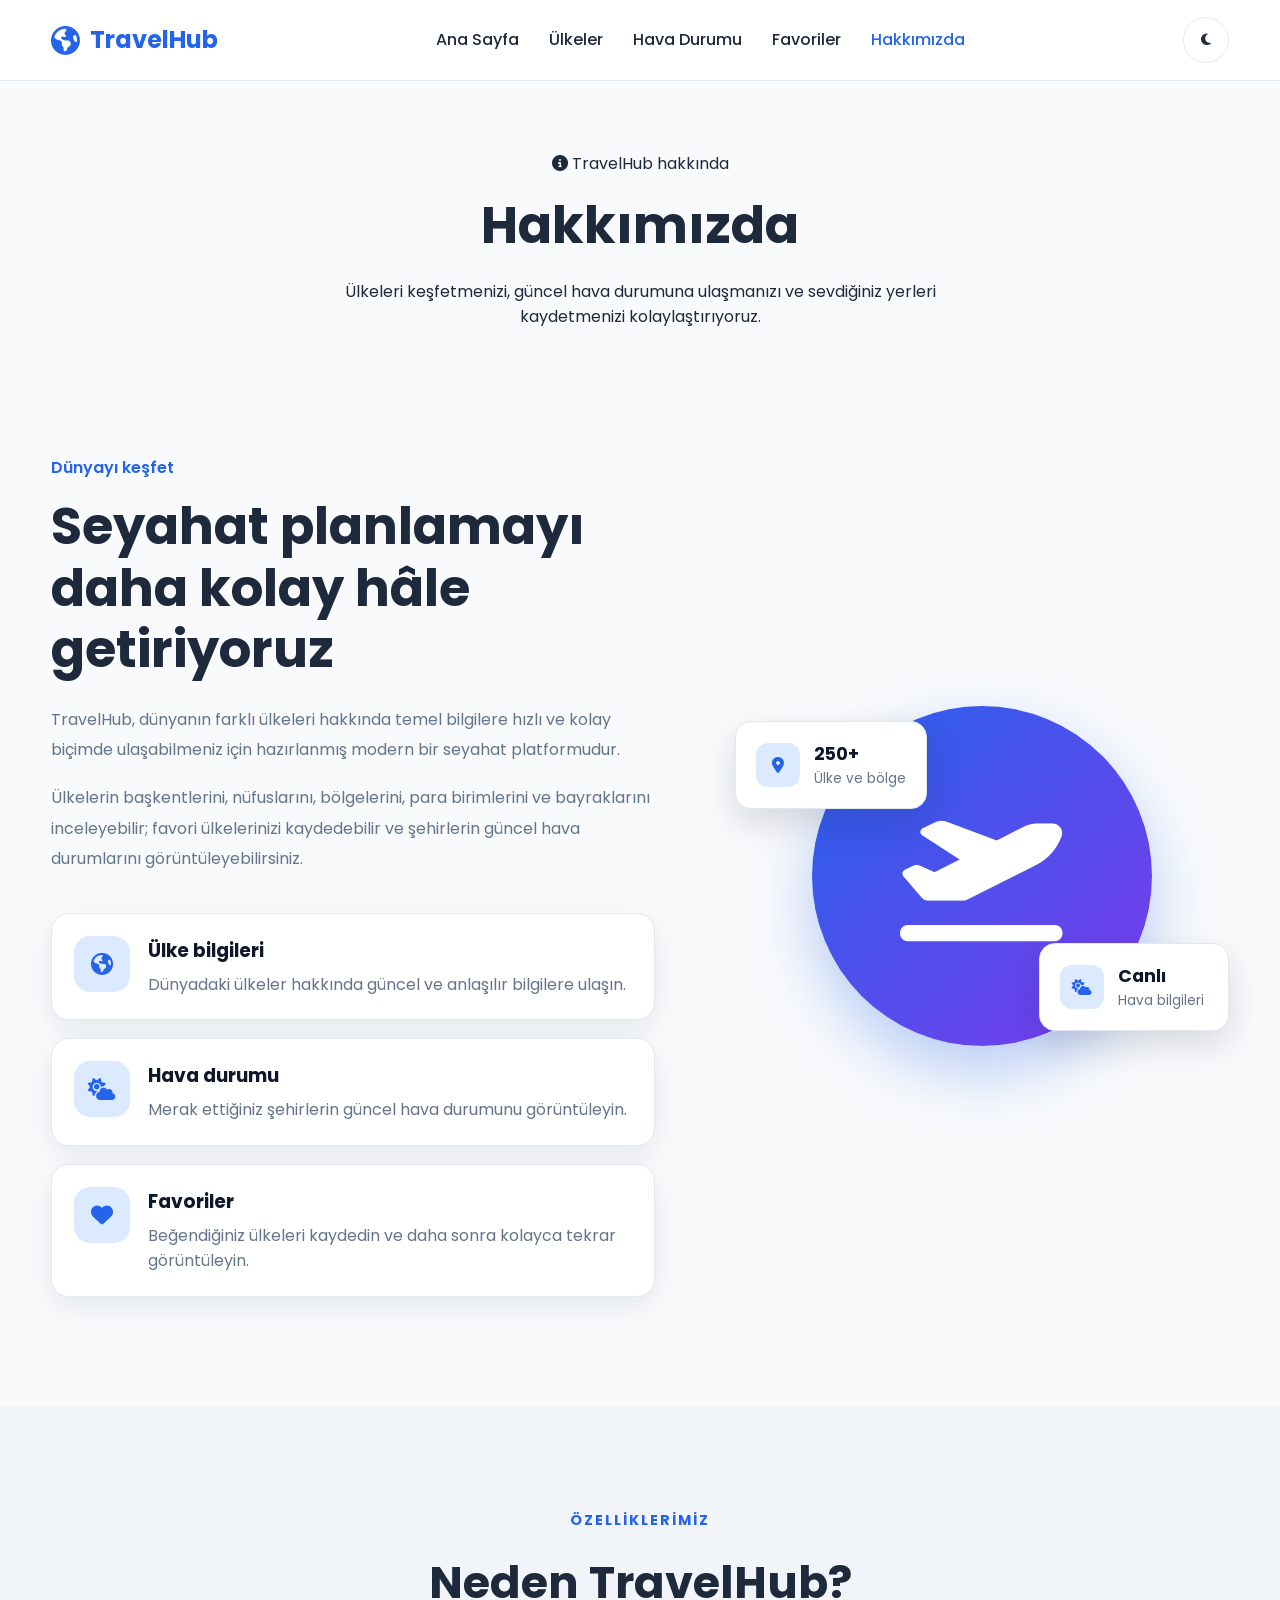
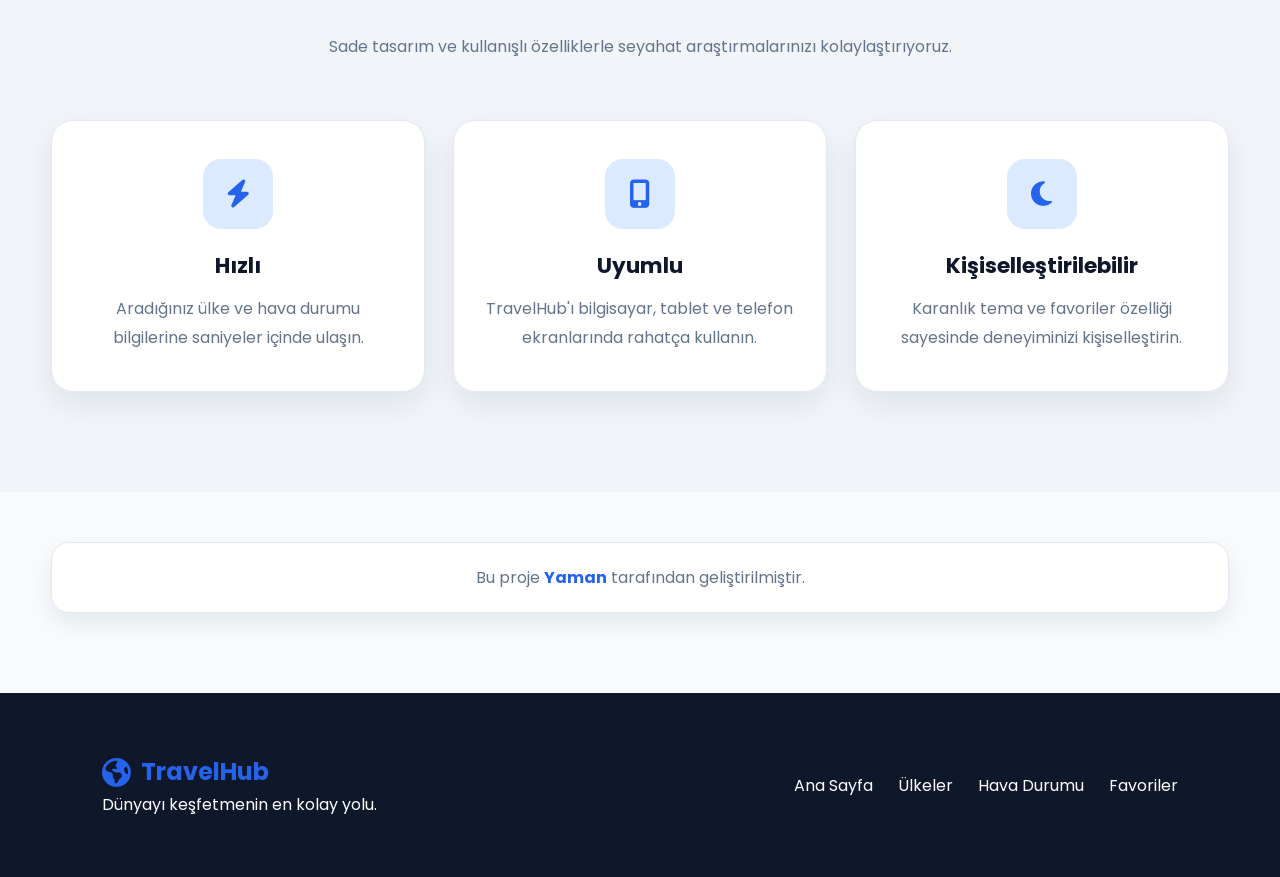
==== pages/about.html @ 278fb53e "Add files via upload" ====
<!DOCTYPE html>
<html lang="tr">
<head>
    <meta charset="UTF-8">

    <meta
        name="viewport"
        content="width=device-width, initial-scale=1.0"
    >

    <title>Hakkımızda | TravelHub</title>

    <link
        rel="preconnect"
        href="https://fonts.googleapis.com"
    >

    <link
        rel="preconnect"
        href="https://fonts.gstatic.com"
        crossorigin
    >

    <link
        href="https://fonts.googleapis.com/css2?family=Poppins:wght@400;500;600;700&display=swap"
        rel="stylesheet"
    >

    <link
        rel="stylesheet"
        href="https://cdnjs.cloudflare.com/ajax/libs/font-awesome/6.7.2/css/all.min.css"
    >

    <link rel="stylesheet" href="../css/style.css">
    <link rel="stylesheet" href="../css/responsive.css">
    <link rel="stylesheet" href="../css/animations.css">
    <link rel="stylesheet" href="../css/dark.css">
</head>

<body>

    <header class="header">
        <div class="container navbar">

            <a href="../index.html" class="logo">
                <i class="fa-solid fa-earth-americas"></i>
                <span>TravelHub</span>
            </a>

            <nav class="nav-menu" id="nav-menu">
                <a href="../index.html">Ana Sayfa</a>
                <a href="countries.html">Ülkeler</a>
                <a href="weather.html">Hava Durumu</a>
                <a href="favorites.html">Favoriler</a>
                <a href="about.html" class="active">Hakkımızda</a>
            </nav>

            <div class="nav-actions">

                <button
                    class="theme-toggle"
                    id="theme-toggle"
                    aria-label="Tema değiştir"
                >
                    <i class="fa-solid fa-moon"></i>
                </button>

                <button
                    class="menu-toggle"
                    id="menu-toggle"
                    aria-label="Menüyü aç"
                >
                    <i class="fa-solid fa-bars"></i>
                </button>

            </div>

        </div>
    </header>

    <main>

        <section class="page-hero">
            <div class="container">

                <span class="section-label">
                    <i class="fa-solid fa-circle-info"></i>
                    TravelHub hakkında
                </span>

                <h1>Hakkımızda</h1>

                <p>
                    Ülkeleri keşfetmenizi, güncel hava durumuna ulaşmanızı
                    ve sevdiğiniz yerleri kaydetmenizi kolaylaştırıyoruz.
                </p>

            </div>
        </section>

        <section class="about-section">
            <div class="container about-container">

                <div class="about-content">

                    <span class="about-label">
                        Dünyayı keşfet
                    </span>

                    <h2>
                        Seyahat planlamayı daha kolay hâle getiriyoruz
                    </h2>

                    <p>
                        TravelHub, dünyanın farklı ülkeleri hakkında temel
                        bilgilere hızlı ve kolay biçimde ulaşabilmeniz için
                        hazırlanmış modern bir seyahat platformudur.
                    </p>

                    <p>
                        Ülkelerin başkentlerini, nüfuslarını, bölgelerini,
                        para birimlerini ve bayraklarını inceleyebilir;
                        favori ülkelerinizi kaydedebilir ve şehirlerin güncel
                        hava durumlarını görüntüleyebilirsiniz.
                    </p>

                    <div class="about-features">

                        <div class="about-feature">
                            <i class="fa-solid fa-earth-americas"></i>

                            <div>
                                <h3>Ülke bilgileri</h3>

                                <p>
                                    Dünyadaki ülkeler hakkında güncel ve
                                    anlaşılır bilgilere ulaşın.
                                </p>
                            </div>
                        </div>

                        <div class="about-feature">
                            <i class="fa-solid fa-cloud-sun"></i>

                            <div>
                                <h3>Hava durumu</h3>

                                <p>
                                    Merak ettiğiniz şehirlerin güncel hava
                                    durumunu görüntüleyin.
                                </p>
                            </div>
                        </div>

                        <div class="about-feature">
                            <i class="fa-solid fa-heart"></i>

                            <div>
                                <h3>Favoriler</h3>

                                <p>
                                    Beğendiğiniz ülkeleri kaydedin ve daha
                                    sonra kolayca tekrar görüntüleyin.
                                </p>
                            </div>
                        </div>

                    </div>

                </div>

                <div class="about-visual">

                    <div class="about-circle">
                        <i class="fa-solid fa-plane-departure"></i>
                    </div>

                    <div class="about-small-card about-card-one">
                        <i class="fa-solid fa-location-dot"></i>

                        <div>
                            <strong>250+</strong>
                            <span>Ülke ve bölge</span>
                        </div>
                    </div>

                    <div class="about-small-card about-card-two">
                        <i class="fa-solid fa-cloud-sun"></i>

                        <div>
                            <strong>Canlı</strong>
                            <span>Hava bilgileri</span>
                        </div>
                    </div>

                </div>

            </div>
        </section>

        <section class="about-values">
            <div class="container">

                <div class="section-title">
                    <span>ÖZELLİKLERİMİZ</span>

                    <h2>Neden TravelHub?</h2>

                    <p>
                        Sade tasarım ve kullanışlı özelliklerle seyahat
                        araştırmalarınızı kolaylaştırıyoruz.
                    </p>
                </div>

                <div class="values-grid">

                    <article class="value-card">
                        <i class="fa-solid fa-bolt"></i>

                        <h3>Hızlı</h3>

                        <p>
                            Aradığınız ülke ve hava durumu bilgilerine
                            saniyeler içinde ulaşın.
                        </p>
                    </article>

                    <article class="value-card">
                        <i class="fa-solid fa-mobile-screen-button"></i>

                        <h3>Uyumlu</h3>

                        <p>
                            TravelHub'ı bilgisayar, tablet ve telefon
                            ekranlarında rahatça kullanın.
                        </p>
                    </article>

                    <article class="value-card">
                        <i class="fa-solid fa-moon"></i>

                        <h3>Kişiselleştirilebilir</h3>

                        <p>
                            Karanlık tema ve favoriler özelliği sayesinde
                            deneyiminizi kişiselleştirin.
                        </p>
                    </article>

                </div>

            </div>
        </section>

<section class="creator-section">
    <div class="container">

        <p>Bu proje <strong>Yaman</strong> tarafından geliştirilmiştir.</p>

    </div>
</section>

    </main>

    <footer class="footer">
        <div class="container footer-content">

            <div class="footer-brand">

                <a href="../index.html" class="logo">
                    <i class="fa-solid fa-earth-americas"></i>
                    <span>TravelHub</span>
                </a>

                <p>
                    Dünyayı keşfetmenin en kolay yolu.
                </p>

            </div>

            <div class="footer-links">
                <a href="../index.html">Ana Sayfa</a>
                <a href="countries.html">Ülkeler</a>
                <a href="weather.html">Hava Durumu</a>
                <a href="favorites.html">Favoriler</a>
            </div>

        </div>
    </footer>

    <script src="../js/utils.js"></script>
    <script src="../js/theme.js"></script>
    <script src="../js/app.js"></script>

</body>
</html>
---- css/style.css ----
/* ==================================================
   TRAVELHUB - STYLE.CSS
   Ana Stil Dosyası
================================================== */

/* ==========================
   RESET
========================== */

*{
    margin:0;
    padding:0;
    box-sizing:border-box;
}

html{
    scroll-behavior:smooth;
}

body{
    font-family:'Poppins',sans-serif;
    background:#f8fafc;
    color:#1e293b;
    line-height:1.6;
}

a{
    text-decoration:none;
    color:inherit;
}

ul{
    list-style:none;
}

img{
    display:block;
    max-width:100%;
}

button{
    font-family:inherit;
    cursor:pointer;
    border:none;
}

section{
    padding:90px 0;
}

/* ==========================
   ORTAK BAŞLIKLAR
========================== */

.section-title{
    text-align:center;
    margin-bottom:60px;
}

.section-title span{
    color:#2563eb;
    font-size:.9rem;
    font-weight:700;
    letter-spacing:2px;
}

.section-title h2{
    font-size:2.8rem;
    margin:15px 0;
}

.section-title p{
    color:#64748b;
    max-width:650px;
    margin:auto;
}

/* ==========================
   ORTAK BUTONLAR
========================== */

.btn-primary,
.btn-secondary{

    display:inline-flex;
    align-items:center;
    justify-content:center;

    padding:14px 28px;

    border-radius:12px;

    font-weight:600;

    transition:.3s;
}

.btn-primary{

    background:#2563eb;
    color:white;
}

.btn-primary:hover{

    background:#1d4ed8;
    transform:translateY(-3px);
}

.btn-secondary{

    background:white;
    color:#2563eb;

    border:2px solid #2563eb;
}

.btn-secondary:hover{

    background:#2563eb;
    color:white;

    transform:translateY(-3px);
}

/* ==========================
   HEADER
========================== */

header {
    position: sticky;
    top: 0;
    z-index: 1000;

    background: rgba(255,255,255,.90);

    -webkit-backdrop-filter: blur(14px);
    backdrop-filter: blur(14px);

    border-bottom: 1px solid #e2e8f0;
}

/* ==========================
   NAVBAR
========================== */

.navbar{

    width:92%;
    max-width:1300px;

    height:80px;

    margin:auto;

    display:flex;
    justify-content:space-between;
    align-items:center;
}

.logo{

    display:flex;
    align-items:center;
    gap:10px;

    color:#2563eb;

    font-size:1.5rem;

    font-weight:700;
}

.logo i{

    font-size:1.8rem;
}

.nav-links,
.nav-menu {
    display: flex;
    gap: 30px;
    align-items: center;
}

.nav-links a,
.nav-menu a {
    font-weight: 500;
    transition: .3s;
}

.nav-links a:hover,
.nav-links .active,
.nav-menu a:hover,
.nav-menu .active {
    color: #2563eb;
}

.nav-actions{

    display:flex;
    gap:12px;
}

.theme-btn,
.theme-toggle,
.menu-btn,
.menu-toggle {
    width: 46px;
    height: 46px;

    display: flex;
    align-items: center;
    justify-content: center;

    border-radius: 50%;
    background: white;
    color: #1e293b;

    border: 1px solid #e2e8f0;
    transition: .3s;
}

.theme-btn:hover,
.theme-toggle:hover,
.menu-btn:hover,
.menu-toggle:hover {
    background: #2563eb;
    color: white;
}

.menu-btn,
.menu-toggle {
    display: none;
}

/* ==========================
   HERO
========================== */

.hero {
    width: 92%;
    max-width: 1300px;
    margin: 0 auto;

    min-height: calc(100vh - 80px);

    display: grid;
    grid-template-columns: 1.1fr 0.9fr;
    align-items: center;
    gap: 60px;
}

.hero-badge {
    display: inline-block;
    background: #dbeafe;
    color: #2563eb;
    padding: 10px 18px;
    border-radius: 999px;
    font-weight: 600;
    margin-bottom: 20px;
}

.hero h1 {
    font-size: 4.5rem;
    line-height: 1.1;
    margin-bottom: 25px;
}

.hero h1 span {
    color: #2563eb;
}

.hero-text {
    max-width: 600px;
    color: #64748b;
    font-size: 1.1rem;
    margin-bottom: 35px;
}

.hero-buttons {
    display: flex;
    gap: 18px;
    margin-bottom: 45px;
}

.hero-info {
    display: flex;
    gap: 20px;
    flex-wrap: wrap;
}

.info-box {
    background: white;
    padding: 22px;
    border-radius: 18px;
    min-width: 150px;
    box-shadow: 0 10px 25px rgba(0,0,0,.08);
    transition: .3s;
}

.info-box:hover {
    transform: translateY(-8px);
}

.info-box h3 {
    color: #2563eb;
    font-size: 1.5rem;
    margin-bottom: 6px;
}

.info-box span {
    color: #64748b;
}

.hero-right {
    display: flex;
    justify-content: center;
    align-items: center;
}

.hero-circle {
    width: 380px;
    height: 380px;
    border-radius: 50%;
    background: linear-gradient(135deg, #2563eb, #7c3aed);

    display: flex;
    justify-content: center;
    align-items: center;

    box-shadow: 0 20px 50px rgba(37,99,235,.30);

    animation: float 4s ease-in-out infinite;
}

.hero-circle i {
    font-size: 170px;
    color: white;
}

/* ==========================
   STATS
========================== */

.stats{
    width:92%;
    max-width:1300px;
    margin:0 auto 100px;

    display:grid;
    grid-template-columns:repeat(4,1fr);

    gap:25px;
}

.stat-card{

    background:white;

    padding:35px 25px;

    border-radius:20px;

    text-align:center;

    box-shadow:0 10px 30px rgba(0,0,0,.08);

    transition:.3s;
}

.stat-card:hover{

    transform:translateY(-10px);

    box-shadow:0 18px 40px rgba(37,99,235,.15);
}

.stat-card h2{

    font-size:2.8rem;

    color:#2563eb;

    margin-bottom:10px;
}

.stat-card p{

    color:#64748b;

    font-weight:500;
}

/* ==========================
   FEATURES
========================== */

.features{

    width:92%;
    max-width:1300px;

    margin:auto;
}

.feature-grid{

    display:grid;

    grid-template-columns:repeat(4,1fr);

    gap:30px;
}

.feature-card{

    background:white;

    padding:40px 30px;

    border-radius:22px;

    text-align:center;

    box-shadow:0 12px 30px rgba(0,0,0,.08);

    transition:.35s;
}

.feature-card:hover{

    transform:translateY(-10px);
}

.feature-card i{

    font-size:3rem;

    color:#2563eb;

    margin-bottom:20px;
}

.feature-card h3{

    margin-bottom:15px;

    font-size:1.35rem;
}

.feature-card p{

    color:#64748b;
}

/* ==========================
   POPULAR COUNTRIES
========================== */

.popular-countries{

    width:92%;
    max-width:1300px;

    margin:auto;
}

.countries-grid{

    display:grid;

    grid-template-columns:repeat(4,1fr);

    gap:30px;
}

.country-card{

    background:white;

    padding:35px;

    border-radius:22px;

    text-align:center;

    box-shadow:0 12px 30px rgba(0,0,0,.08);

    transition:.35s;
}

.country-card:hover{

    transform:translateY(-10px);
}

.country-flag{

    font-size:4rem;

    margin-bottom:20px;
}

.country-card h3{

    margin-bottom:10px;
}

.country-card p{

    color:#64748b;

    margin-bottom:25px;
}

.country-btn{

    background:#2563eb;

    color:white;

    padding:12px 24px;

    border-radius:10px;

    transition:.3s;
}

.country-btn:hover{

    background:#1d4ed8;
}

/* ==========================
   CTA
========================== */

.cta{

    width:92%;
    max-width:1300px;

    margin:100px auto;

    background:linear-gradient(135deg,#2563eb,#7c3aed);

    color:white;

    text-align:center;

    border-radius:30px;

    padding:80px 40px;
}

.cta h2{

    font-size:3rem;

    margin-bottom:20px;
}

.cta p{

    max-width:700px;

    margin:0 auto 35px;

    opacity:.9;
}

.cta .btn-primary{

    background:white;

    color:#2563eb;
}

.cta .btn-primary:hover{

    background:#f1f5f9;
}

/* ==========================
   FOOTER
========================== */

footer{

    background:#0f172a;

    color:white;

    padding:60px 8%;
}

.footer-content{

    display:flex;

    justify-content:space-between;

    align-items:center;

    flex-wrap:wrap;

    gap:30px;
}

.footer-logo h2{

    margin-bottom:10px;
}

.footer-links{

    display:flex;

    gap:25px;

    flex-wrap:wrap;
}

.footer-links a{

    transition:.3s;
}

.footer-links a:hover{

    color:#60a5fa;
}

footer hr{

    margin:40px 0;

    border:none;

    height:1px;

    background:#334155;
}

.copyright{

    text-align:center;

    color:#94a3b8;
}

/* ==========================
   COUNTRIES PAGE
========================== */

.countries-page{
    width:92%;
    max-width:1300px;
    margin:120px auto 100px;
}

.countries-tools{

    display:flex;
    justify-content:space-between;
    align-items:center;

    gap:20px;

    margin:50px 0;
    flex-wrap:wrap;
}

.search-box{

    flex:1;
    min-width:300px;

    display:flex;
    align-items:center;

    background:white;

    border-radius:14px;

    padding:15px 20px;

    box-shadow:0 10px 25px rgba(0,0,0,.08);
}

.search-box i{

    color:#64748b;
    margin-right:15px;
}

.search-box input{

    flex:1;

    border:none;
    outline:none;

    background:transparent;

    font-size:1rem;

    color:inherit;
}

#region-filter{

    padding:15px 20px;

    border:none;

    border-radius:14px;

    background:white;

    box-shadow:0 10px 25px rgba(0,0,0,.08);

    cursor:pointer;

    font-size:1rem;
}

.countries-status{

    display:flex;
    justify-content:center;
    align-items:center;

    padding:60px 0;
}

.loading-state{

    display:flex;
    align-items:center;

    gap:15px;

    font-size:1.2rem;

    color:#64748b;
}

.loading-state i{

    color:#2563eb;
    font-size:1.8rem;
}

.countries-api-grid{

    display:grid;

    grid-template-columns:repeat(auto-fill,minmax(280px,1fr));

    gap:30px;
}

/* ==========================
   API COUNTRY CARDS
========================== */

.api-country-card {
    background: white;
    border-radius: 22px;
    overflow: hidden;
    box-shadow: 0 12px 30px rgba(0, 0, 0, 0.08);
    transition: 0.35s;
}

.api-country-card:hover {
    transform: translateY(-8px);
    box-shadow: 0 18px 40px rgba(37, 99, 235, 0.15);
}

.api-country-image {
    height: 190px;
    background: #f1f5f9;
    overflow: hidden;
}

.api-country-image img {
    width: 100%;
    height: 100%;
    object-fit: cover;
}

.api-country-content {
    padding: 25px;
}

.api-country-content h3 {
    margin-bottom: 18px;
    font-size: 1.35rem;
    min-height: 64px;
    display: flex;
    align-items: center;
}

.api-country-content p {
    color: #64748b;
    margin-bottom: 9px;
}

.api-country-content strong {
    color: #0f172a;
}

.api-country-actions {
    display: flex;
    gap: 12px;
    margin-top: 22px;
}

.details-btn {
    flex: 1;
    border: none;
    border-radius: 10px;
    padding: 12px 16px;
    background: #2563eb;
    color: white;
    font-weight: 600;
    transition: 0.3s;
}

.details-btn:hover {
    background: #1d4ed8;
}

.favorite-btn {
    width: 46px;
    height: 46px;
    border: none;
    border-radius: 10px;
    background: #fee2e2;
    color: #dc2626;
    font-size: 1.1rem;
    transition: 0.3s;
}

.favorite-btn:hover {
    transform: scale(1.06);
}

.empty-state,
.error-state {
    text-align: center;
    max-width: 500px;
}

.empty-state i,
.error-state i {
    font-size: 3rem;
    margin-bottom: 18px;
}

.empty-state i {
    color: #2563eb;
}

.error-state i {
    color: #dc2626;
}

.empty-state h3,
.error-state h3 {
    margin-bottom: 10px;
    font-size: 1.5rem;
}

.empty-state p,
.error-state p {
    color: #64748b;
}

.error-state .btn-primary {
    margin-top: 22px;
}

/* ==========================
   COUNTRY DETAIL PAGE
========================== */

.country-detail-section {
    min-height: calc(100vh - 180px);
    padding: 70px 0 90px;
}

.back-link {
    display: inline-flex;
    align-items: center;
    gap: 10px;
    margin-bottom: 35px;
    color: #2563eb;
    font-weight: 600;
    transition: 0.3s ease;
}

.back-link:hover {
    gap: 14px;
}

.country-detail {
    display: grid;
    grid-template-columns: minmax(320px, 1fr) minmax(420px, 1.15fr);
    gap: 55px;
    align-items: center;
    padding: 45px;
    border-radius: 28px;
    background: #ffffff;
    box-shadow: 0 20px 60px rgba(15, 23, 42, 0.12);
}

.country-detail-image {
    overflow: hidden;
    border-radius: 22px;
    background: #f1f5f9;
    box-shadow: 0 16px 40px rgba(15, 23, 42, 0.12);
}

.country-detail-image img {
    display: block;
    width: 100%;
    aspect-ratio: 4 / 3;
    object-fit: cover;
}

.country-detail-content h1 {
    margin: 10px 0 28px;
    font-size: clamp(2.2rem, 4vw, 3.6rem);
    line-height: 1.1;
    color: #0f172a;
}

.country-detail-grid {
    display: grid;
    grid-template-columns: repeat(2, minmax(0, 1fr));
    gap: 16px;
}

.country-info-item {
    display: flex;
    align-items: flex-start;
    gap: 14px;
    min-height: 95px;
    padding: 18px;
    border: 1px solid #e2e8f0;
    border-radius: 16px;
    background: #f8fafc;
}

.country-info-item i {
    display: grid;
    place-items: center;
    flex-shrink: 0;
    width: 42px;
    height: 42px;
    border-radius: 12px;
    background: #dbeafe;
    color: #2563eb;
    font-size: 1rem;
}

.country-info-item div {
    min-width: 0;
}

.country-info-item span {
    display: block;
    margin-bottom: 5px;
    color: #64748b;
    font-size: 0.82rem;
}

.country-info-item strong {
    display: block;
    color: #0f172a;
    font-size: 0.95rem;
    line-height: 1.5;
    overflow-wrap: anywhere;
}

.country-detail-actions {
    display: flex;
    flex-wrap: wrap;
    gap: 14px;
    margin-top: 30px;
}

.country-detail-actions .btn-primary,
.country-detail-actions .btn-secondary {
    display: inline-flex;
    align-items: center;
    justify-content: center;
    gap: 9px;
    min-height: 48px;
    padding: 13px 20px;
    border-radius: 12px;
    cursor: pointer;
}

.country-detail-actions .favorite-active {
    background: #dc2626;
    border-color: #dc2626;
}

.country-detail-actions .favorite-active:hover {
    background: #b91c1c;
    border-color: #b91c1c;
}

/* ==========================
   FAVORITES PAGE IMPROVEMENTS
========================== */

.page-hero {
    padding: 70px 0 45px;
}

.page-hero .container {
    text-align: center;
}

.page-hero h1 {
    margin: 8px 0 12px;
    font-size: clamp(2rem, 4vw, 3.2rem);
}

.page-hero p {
    max-width: 620px;
    margin: 0 auto;
}

.countries-section {
    padding: 40px 0 90px;
}

#favorites-container {
    display: grid;
    grid-template-columns: repeat(auto-fit, minmax(280px, 320px));
    justify-content: center;
    gap: 28px;
}

#favorites-container .api-country-card {
    width: 100%;
}

#favorites-container .api-country-image {
    height: 210px;
}

#favorites-container .api-country-image img {
    width: 100%;
    height: 100%;
    object-fit: cover;
}

#favorites-container .api-country-content {
    padding: 24px;
}

#favorites-container .api-country-content h3 {
    min-height: 0;
    margin-bottom: 16px;
}

#favorites-container .api-country-actions {
    margin-top: 20px;
}

/* ==========================
   WEATHER PAGE
========================== */

.weather-section {
    padding: 80px 0;
}

.weather-section .container {
    width: 100%;
    max-width: 900px;
    margin: 0 auto;
}

.weather-search {
    display: flex;
    align-items: center;
    justify-content: center;

    gap: 16px;

    width: 100%;
    max-width: 760px;

    margin: 0 auto 50px;
}

.weather-input-group {
    position: relative;
    flex: 1;
}

.weather-input-group i {
    position: absolute;
    top: 50%;
    left: 20px;

    transform: translateY(-50%);

    color: #64748b;
    font-size: 18px;
}

.weather-input-group input {
    width: 100%;
    height: 58px;

    padding: 0 20px 0 52px;

    border: 1px solid #e2e8f0;
    border-radius: 14px;

    background: #ffffff;
    color: #0f172a;

    font-family: inherit;
    font-size: 15px;

    outline: none;
    transition: 0.3s;
}

.weather-input-group input::placeholder {
    color: #94a3b8;
}

.weather-input-group input:focus {
    border-color: #2563eb;
    box-shadow: 0 0 0 4px rgba(37, 99, 235, 0.12);
}

.weather-search .primary-btn {
    height: 58px;
    padding: 0 25px;

    display: flex;
    align-items: center;
    justify-content: center;
    gap: 10px;

    border: none;
    border-radius: 14px;

    background: #2563eb;
    color: #ffffff;

    font-family: inherit;
    font-size: 15px;
    font-weight: 600;

    cursor: pointer;
    white-space: nowrap;

    transition: 0.3s;
}

.weather-search .primary-btn:hover {
    background: #1d4ed8;
    transform: translateY(-2px);
}

.weather-message,
.weather-error {
    width: 100%;
    max-width: 620px;

    margin: 0 auto;

    padding: 55px 30px;

    text-align: center;

    background: #ffffff;
    border: 1px solid #e2e8f0;
    border-radius: 22px;

    box-shadow: 0 15px 40px rgba(15, 23, 42, 0.08);
}

.weather-card {
    width: 100%;
    max-width: 620px;

    margin: 0 auto;

    padding: 35px;

    background: #ffffff;
    border: 1px solid #e2e8f0;
    border-radius: 22px;

    box-shadow: 0 15px 40px rgba(15, 23, 42, 0.08);
}

.weather-message > i,
.weather-error > i {
    width: 76px;
    height: 76px;

    margin-bottom: 22px;

    display: inline-flex;
    align-items: center;
    justify-content: center;

    border-radius: 50%;

    background: rgba(37, 99, 235, 0.12);
    color: #2563eb;

    font-size: 32px;
}

.weather-message h2,
.weather-error h2 {
    margin-bottom: 12px;

    color: #0f172a;
    font-size: 26px;
}

.weather-message p,
.weather-error p {
    max-width: 480px;
    margin: 0 auto;

    color: #64748b;
    line-height: 1.8;
}

.weather-error > i {
    background: rgba(239, 68, 68, 0.12);
    color: #ef4444;
}

.hidden {
    display: none !important;
}

.weather-card {
    max-width: 620px;
    margin: 0 auto;

    padding: 35px;

    background: #ffffff;
    border: 1px solid #e2e8f0;
    border-radius: 22px;

    box-shadow: 0 15px 40px rgba(15, 23, 42, 0.08);
}

.weather-card-header{
    display:flex;
    justify-content:space-between;
    align-items:center;

    margin-bottom:30px;
}

.weather-country{
    color:#64748b;
    margin-bottom:6px;
}

.weather-card h2{
    font-size:32px;
    color:#0f172a;
}

.weather-icon{
    width:80px;
    height:80px;

    display:flex;
    align-items:center;
    justify-content:center;

    border-radius:50%;

    background:#eff6ff;
    color:#2563eb;

    font-size:36px;
}

.weather-main{
    text-align:center;
    margin-bottom:35px;
}

.weather-temperature{
    font-size:64px;
    font-weight:700;
    color:#2563eb;
    line-height:1;
}

.weather-temperature sup{
    font-size:28px;
}

#weather-description{
    margin-top:12px;
    color:#64748b;
    font-size:18px;
}

.weather-details{
    display:grid;
    grid-template-columns:repeat(3,1fr);
    gap:18px;
}

.weather-detail{
    display:flex;
    align-items:center;
    gap:15px;

    padding:18px;

    background:#f8fafc;
    border-radius:16px;
}

.weather-detail i{
    font-size:22px;
    color:#2563eb;
}

.weather-detail span{
    display:block;
    color:#64748b;
    font-size:14px;
    margin-bottom:4px;
}

.weather-detail strong{
    color:#0f172a;
}

/* ==========================
   ABOUT PAGE
========================== */

.about-section {
    padding: 80px 0 110px;
}

.about-container {
    width: 92%;
    max-width: 1300px;
    margin: 0 auto;

    display: grid;
    grid-template-columns: 1.1fr 0.9fr;
    gap: 80px;
    align-items: center;
}

.about-label {
    display: inline-block;
    margin-bottom: 16px;

    color: #2563eb;
    font-weight: 600;
}

.about-content h2 {
    max-width: 720px;
    margin-bottom: 24px;

    font-size: clamp(2.2rem, 4vw, 3.2rem);
    line-height: 1.2;
}

.about-content > p {
    max-width: 720px;
    margin-bottom: 18px;

    color: #64748b;
    line-height: 1.9;
}

.about-features {
    max-width: 720px;
    margin-top: 38px;

    display: flex;
    flex-direction: column;
    gap: 18px;
}

.about-feature {
    display: flex;
    align-items: flex-start;
    gap: 18px;

    padding: 22px;

    background: #ffffff;
    border: 1px solid #e2e8f0;
    border-radius: 18px;

    box-shadow: 0 10px 30px rgba(15, 23, 42, 0.08);
}

.about-feature i {
    width: 56px;
    height: 56px;
    flex-shrink: 0;

    display: flex;
    align-items: center;
    justify-content: center;

    border-radius: 16px;

    background: #dbeafe;
    color: #2563eb;

    font-size: 22px;
}

.about-feature h3 {
    margin-bottom: 6px;
    color: #0f172a;
}

.about-feature p {
    color: #64748b;
}

.about-visual {
    position: relative;

    min-height: 500px;

    display: flex;
    align-items: center;
    justify-content: center;
}

.about-circle {
    width: 340px;
    height: 340px;

    display: flex;
    align-items: center;
    justify-content: center;

    border-radius: 50%;

    background: linear-gradient(135deg, #2563eb, #7c3aed);
    color: #ffffff;

    font-size: 130px;

    box-shadow: 0 25px 60px rgba(37, 99, 235, 0.30);
}

.about-small-card {
    position: absolute;

    min-width: 190px;
    padding: 18px 20px;

    display: flex;
    align-items: center;
    gap: 14px;

    background: #ffffff;
    border: 1px solid #e2e8f0;
    border-radius: 16px;

    box-shadow: 0 14px 35px rgba(15, 23, 42, 0.14);
}

.about-small-card i {
    width: 44px;
    height: 44px;

    display: flex;
    align-items: center;
    justify-content: center;

    border-radius: 12px;

    background: #dbeafe;
    color: #2563eb;
}

.about-small-card strong,
.about-small-card span {
    display: block;
}

.about-small-card strong {
    color: #0f172a;
    font-size: 1.1rem;
}

.about-small-card span {
    color: #64748b;
    font-size: 0.85rem;
}

.about-card-one {
    left: 0;
    top: 95px;
}

.about-card-two {
    right: 0;
    bottom: 95px;
}

/* ==========================
   ABOUT VALUES
========================== */

.about-values {
    padding: 100px 0;
    background: #f1f5f9;
}

.about-values .container {
    width: 92%;
    max-width: 1300px;
    margin: 0 auto;
}

.values-grid {
    display: grid;
    grid-template-columns: repeat(3, 1fr);
    gap: 28px;
}

.value-card {
    padding: 38px 30px;

    text-align: center;

    background: #ffffff;
    border: 1px solid #e2e8f0;
    border-radius: 22px;

    box-shadow: 0 12px 30px rgba(15, 23, 42, 0.08);

    transition: 0.3s;
}

.value-card:hover {
    transform: translateY(-8px);
}

.value-card i {
    width: 70px;
    height: 70px;

    margin-bottom: 20px;

    display: inline-flex;
    align-items: center;
    justify-content: center;

    border-radius: 18px;

    background: #dbeafe;
    color: #2563eb;

    font-size: 28px;
}

.value-card h3 {
    margin-bottom: 12px;
    color: #0f172a;
    font-size: 1.35rem;
}

.value-card p {
    color: #64748b;
    line-height: 1.8;
}

/* ==========================
   CREATOR
========================== */

.creator-section{
    padding:50px 0 80px;
}

.creator-section .container{
    width:92%;
    max-width:1300px;
    margin:0 auto;
}

.creator-section p{
    text-align:center;

    padding:22px;

    background:#ffffff;

    border:1px solid #e2e8f0;
    border-radius:18px;

    color:#64748b;

    box-shadow:0 10px 25px rgba(15,23,42,.08);
}

.creator-section strong{
    color:#2563eb;
}
---- css/responsive.css ----
/* ==========================
   TABLET
========================== */

@media (max-width: 1024px) {

    .hero {
        grid-template-columns: 1fr 1fr;
        gap: 35px;
    }

    .hero h1 {
        font-size: 3.5rem;
    }

    .hero-circle {
        width: 320px;
        height: 320px;
    }

    .hero-circle i {
        font-size: 140px;
    }

    .stats {
        grid-template-columns: repeat(2, 1fr);
    }

    .feature-grid {
        grid-template-columns: repeat(2, 1fr);
    }

    .countries-grid {
        grid-template-columns: repeat(2, 1fr);
    }
}


/* ==========================
   MOBILE MENU
========================== */

@media (max-width: 768px) {

    section {
        padding: 70px 0;
    }

    .navbar {
        min-height: 70px;
    }

    .nav-links {
        display: none;
    }

    .menu-btn {
        display: flex;
        justify-content: center;
        align-items: center;
    }

    .hero {
        min-height: 0;
        grid-template-columns: 1fr;
        text-align: center;
        padding-top: 60px;
        padding-bottom: 70px;
    }

    .hero-left {
        order: 1;
    }

    .hero-right {
        order: 2;
    }

    .hero h1 {
        font-size: 3rem;
    }

    .hero-text {
        margin-left: auto;
        margin-right: auto;
    }

    .hero-buttons {
        justify-content: center;
        flex-wrap: wrap;
    }

    .hero-info {
        justify-content: center;
    }

    .hero-circle {
        width: 280px;
        height: 280px;
    }

    .hero-circle i {
        font-size: 120px;
    }

    .section-title h2 {
        font-size: 2.2rem;
    }

    .stats {
        grid-template-columns: repeat(2, 1fr);
        margin-bottom: 70px;
    }

    .feature-grid {
        grid-template-columns: 1fr;
    }

    .countries-grid {
        grid-template-columns: 1fr;
    }

    .cta {
        margin: 70px auto;
        padding: 60px 25px;
    }

    .cta h2 {
        font-size: 2.3rem;
    }

    .footer-content {
        flex-direction: column;
        text-align: center;
    }

    .footer-links {
        justify-content: center;
    }
}


/* ==========================
   SMALL MOBILE
========================== */

@media (max-width: 480px) {

    section {
        padding: 55px 0;
    }

    .navbar {
        width: 94%;
    }

    .logo {
        font-size: 1.35rem;
    }

    .theme-btn,
    .menu-btn {
        width: 40px;
        height: 40px;
    }

    .hero {
        width: 90%;
        padding-top: 45px;
    }

    .hero-badge {
        font-size: 0.85rem;
        padding: 8px 14px;
    }

    .hero h1 {
        font-size: 2.35rem;
    }

    .hero-text {
        font-size: 1rem;
    }

    .hero-buttons {
        flex-direction: column;
        align-items: stretch;
    }

    .hero-buttons a {
        width: 100%;
        text-align: center;
    }

    .hero-info {
        flex-direction: column;
    }

    .info-box {
        width: 100%;
    }

    .hero-circle {
        width: 230px;
        height: 230px;
    }

    .hero-circle i {
        font-size: 95px;
    }

    .stats {
        grid-template-columns: 1fr;
    }

    .stat-card {
        padding: 30px 20px;
    }

    .stat-card h2 {
        font-size: 2.3rem;
    }

    .section-title {
        width: 90%;
        margin-left: auto;
        margin-right: auto;
    }

    .section-title h2 {
        font-size: 1.9rem;
    }

    .feature-card,
    .country-card {
        padding: 30px 22px;
    }

    .cta {
        width: 90%;
        border-radius: 22px;
        padding: 50px 20px;
    }

    .cta h2 {
        font-size: 2rem;
    }

    footer {
        padding: 50px 5%;
    }

    .footer-links {
        flex-direction: column;
        gap: 15px;
    }
}

/* ==========================
   MOBILE NAVIGATION
========================== */

@media (max-width:768px){

    .nav-links{

        position:absolute;

        top:100%;

        left:0;

        width:100%;

        background:white;

        display:flex;

        flex-direction:column;

        align-items:center;

        gap:25px;

        padding:30px 0;

        border-bottom:1px solid #e2e8f0;

        transform:translateY(-20px);

        opacity:0;

        visibility:hidden;

        transition:.3s;
    }

    .nav-links.active{

        transform:translateY(0);

        opacity:1;

        visibility:visible;
    }

    body.dark-mode .nav-links{

        background:#1e293b;

        border-bottom:1px solid #334155;
    }

}

/* ==========================
   COUNTRY DETAIL RESPONSIVE
========================== */

@media (max-width: 900px) {
    .country-detail {
        grid-template-columns: 1fr;
        gap: 35px;
        padding: 30px;
    }

    .country-detail-image {
        max-width: 650px;
        width: 100%;
        margin: 0 auto;
    }
}

@media (max-width: 600px) {
    .country-detail-section {
        padding: 45px 0 65px;
    }

    .country-detail {
        padding: 20px;
        border-radius: 20px;
    }

    .country-detail-grid {
        grid-template-columns: 1fr;
    }

    .country-detail-content h1 {
        font-size: 2.2rem;
    }

    .country-detail-actions {
        flex-direction: column;
    }

    .country-detail-actions .btn-primary,
    .country-detail-actions .btn-secondary {
        width: 100%;
    }
}

@media (max-width: 600px) {
    .page-hero {
        padding: 50px 0 30px;
    }

    .countries-section {
        padding: 25px 0 65px;
    }

    #favorites-container {
        grid-template-columns: 1fr;
    }
}
---- css/animations.css ----
/* ==========================
   FLOAT ANIMATION
========================== */

@keyframes float {

    0% {
        transform: translateY(0);
    }

    50% {
        transform: translateY(-18px);
    }

    100% {
        transform: translateY(0);
    }
}


/* ==========================
   FADE IN UP
========================== */

@keyframes fadeInUp {

    from {
        opacity: 0;
        transform: translateY(35px);
    }

    to {
        opacity: 1;
        transform: translateY(0);
    }
}


/* ==========================
   FADE IN
========================== */

@keyframes fadeIn {

    from {
        opacity: 0;
    }

    to {
        opacity: 1;
    }
}


/* ==========================
   PULSE
========================== */

@keyframes pulse {

    0% {
        transform: scale(1);
    }

    50% {
        transform: scale(1.05);
    }

    100% {
        transform: scale(1);
    }
}


/* ==========================
   HERO ANIMATIONS
========================== */

.hero-left {
    animation: fadeInUp 0.8s ease forwards;
}

.hero-right {
    animation: fadeIn 1s ease forwards;
}

.hero-circle {
    animation: float 4s ease-in-out infinite;
}


/* ==========================
   CARD ANIMATIONS
========================== */

.stat-card,
.feature-card,
.country-card {
    animation: fadeInUp 0.8s ease forwards;
}


/* Kartların sırayla görünmesi */

.stat-card:nth-child(1),
.feature-card:nth-child(1),
.country-card:nth-child(1) {
    animation-delay: 0.1s;
}

.stat-card:nth-child(2),
.feature-card:nth-child(2),
.country-card:nth-child(2) {
    animation-delay: 0.2s;
}

.stat-card:nth-child(3),
.feature-card:nth-child(3),
.country-card:nth-child(3) {
    animation-delay: 0.3s;
}

.stat-card:nth-child(4),
.feature-card:nth-child(4),
.country-card:nth-child(4) {
    animation-delay: 0.4s;
}


/* ==========================
   BUTTON ANIMATIONS
========================== */

.btn-primary,
.btn-secondary,
.country-btn,
.theme-btn,
.menu-btn {
    position: relative;
    overflow: hidden;
}

.btn-primary:active,
.btn-secondary:active,
.country-btn:active,
.theme-btn:active,
.menu-btn:active {
    transform: scale(0.96);
}

.btn-primary::after,
.country-btn::after {
    content: "";
    position: absolute;

    top: 50%;
    left: 50%;

    width: 0;
    height: 0;

    border-radius: 50%;

    background: rgba(255, 255, 255, 0.25);

    transform: translate(-50%, -50%);

    transition:
        width 0.45s ease,
        height 0.45s ease;
}

.btn-primary:hover::after,
.country-btn:hover::after {
    width: 250px;
    height: 250px;
}


/* ==========================
   ICON ANIMATIONS
========================== */

.feature-card i {
    transition: transform 0.35s ease;
}

.feature-card:hover i {
    transform: scale(1.15) rotate(5deg);
}

.country-flag {
    transition: transform 0.35s ease;
}

.country-card:hover .country-flag {
    transform: scale(1.12);
}

.logo i {
    transition: transform 0.4s ease;
}

.logo:hover i {
    transform: rotate(20deg);
}


/* ==========================
   ACCESSIBILITY
========================== */

@media (prefers-reduced-motion: reduce) {

    *,
    *::before,
    *::after {
        animation-duration: 0.01ms !important;
        animation-iteration-count: 1 !important;
        transition-duration: 0.01ms !important;
        scroll-behavior: auto !important;
    }
}
---- css/dark.css ----
/* ==========================
   DARK MODE
========================== */

body.dark-mode {
    background: #0f172a;
    color: #f8fafc;
}

/* Header */

body.dark-mode header {
    background: rgba(15, 23, 42, .95);
    border-bottom: 1px solid #334155;
}

/* Logo */

body.dark-mode .logo {
    color: #f8fafc;
}

/* Navigation */

body.dark-mode .nav-links a {
    color: #e2e8f0;
}

body.dark-mode .nav-links a:hover {
    color: #60a5fa;
}

/* Hero */

body.dark-mode .hero-text,
body.dark-mode .info-box span,
body.dark-mode .section-title p,
body.dark-mode .stat-card p,
body.dark-mode .feature-card p,
body.dark-mode .country-card p {
    color: #cbd5e1;
}

/* Cards */

body.dark-mode .info-box,
body.dark-mode .stat-card,
body.dark-mode .feature-card,
body.dark-mode .country-card {
    background: #1e293b;
    color: #f8fafc;
    box-shadow: none;
}

/* Buttons */

body.dark-mode .btn-secondary {
    background: transparent;
    border: 2px solid #60a5fa;
    color: #60a5fa;
}

body.dark-mode .btn-secondary:hover {
    background: #60a5fa;
    color: #fff;
}

/* CTA */

body.dark-mode .cta {
    background: linear-gradient(135deg, #1d4ed8, #4f46e5);
}

/* Footer */

body.dark-mode footer {
    background: #020617;
}

/* Countries Page */

body.dark-mode .search-box,
body.dark-mode #region-filter{

    background:#1e293b;

    color:white;

    box-shadow:none;
}

body.dark-mode .search-box input{

    color:white;
}

body.dark-mode .search-box input::placeholder{

    color:#94a3b8;
}

body.dark-mode .api-country-card {
    background: #1e293b;
    box-shadow: none;
}

body.dark-mode .api-country-image {
    background: #0f172a;
}

body.dark-mode .api-country-content p,
body.dark-mode .empty-state p,
body.dark-mode .error-state p {
    color: #cbd5e1;
}

body.dark-mode .api-country-content strong {
    color: #f8fafc;
}

/* ==========================
   COUNTRY DETAIL DARK MODE
========================== */

body.dark-mode .country-detail {
    background: #111827;
    box-shadow: 0 20px 60px rgba(0, 0, 0, 0.35);
}

body.dark-mode .country-detail-content h1,
body.dark-mode .country-info-item strong {
    color: #f8fafc;
}

body.dark-mode .country-info-item {
    background: #172033;
    border-color: #263449;
}

body.dark-mode .country-info-item span {
    color: #94a3b8;
}

body.dark-mode .country-info-item i {
    background: rgba(59, 130, 246, 0.16);
    color: #60a5fa;
}

body.dark-mode .country-detail-image {
    background: #172033;
}

/* ==========================
   WEATHER PAGE - DARK MODE
========================== */

body.dark-mode .weather-input-group input {
    background: #111827;
    color: #f8fafc;
    border-color: #334155;
}

body.dark-mode .weather-input-group input::placeholder {
    color: #94a3b8;
}

body.dark-mode .weather-input-group i {
    color: #94a3b8;
}

body.dark-mode .weather-message,
body.dark-mode .weather-error,
body.dark-mode .weather-card {
    background: #111827;
    border-color: #334155;

    box-shadow: 0 15px 40px rgba(0, 0, 0, 0.25);
}

body.dark-mode .weather-message h2,
body.dark-mode .weather-error h2,
body.dark-mode .weather-card h2 {
    color: #f8fafc;
}

body.dark-mode .weather-message p,
body.dark-mode .weather-error p,
body.dark-mode .weather-country,
body.dark-mode #weather-description {
    color: #94a3b8;
}

body.dark-mode .weather-detail {
    background: #1e293b;
}

body.dark-mode .weather-detail span {
    color: #94a3b8;
}

body.dark-mode .weather-detail strong {
    color: #f8fafc;
}

body.dark-mode .weather-icon {
    background: rgba(37, 99, 235, 0.18);
}
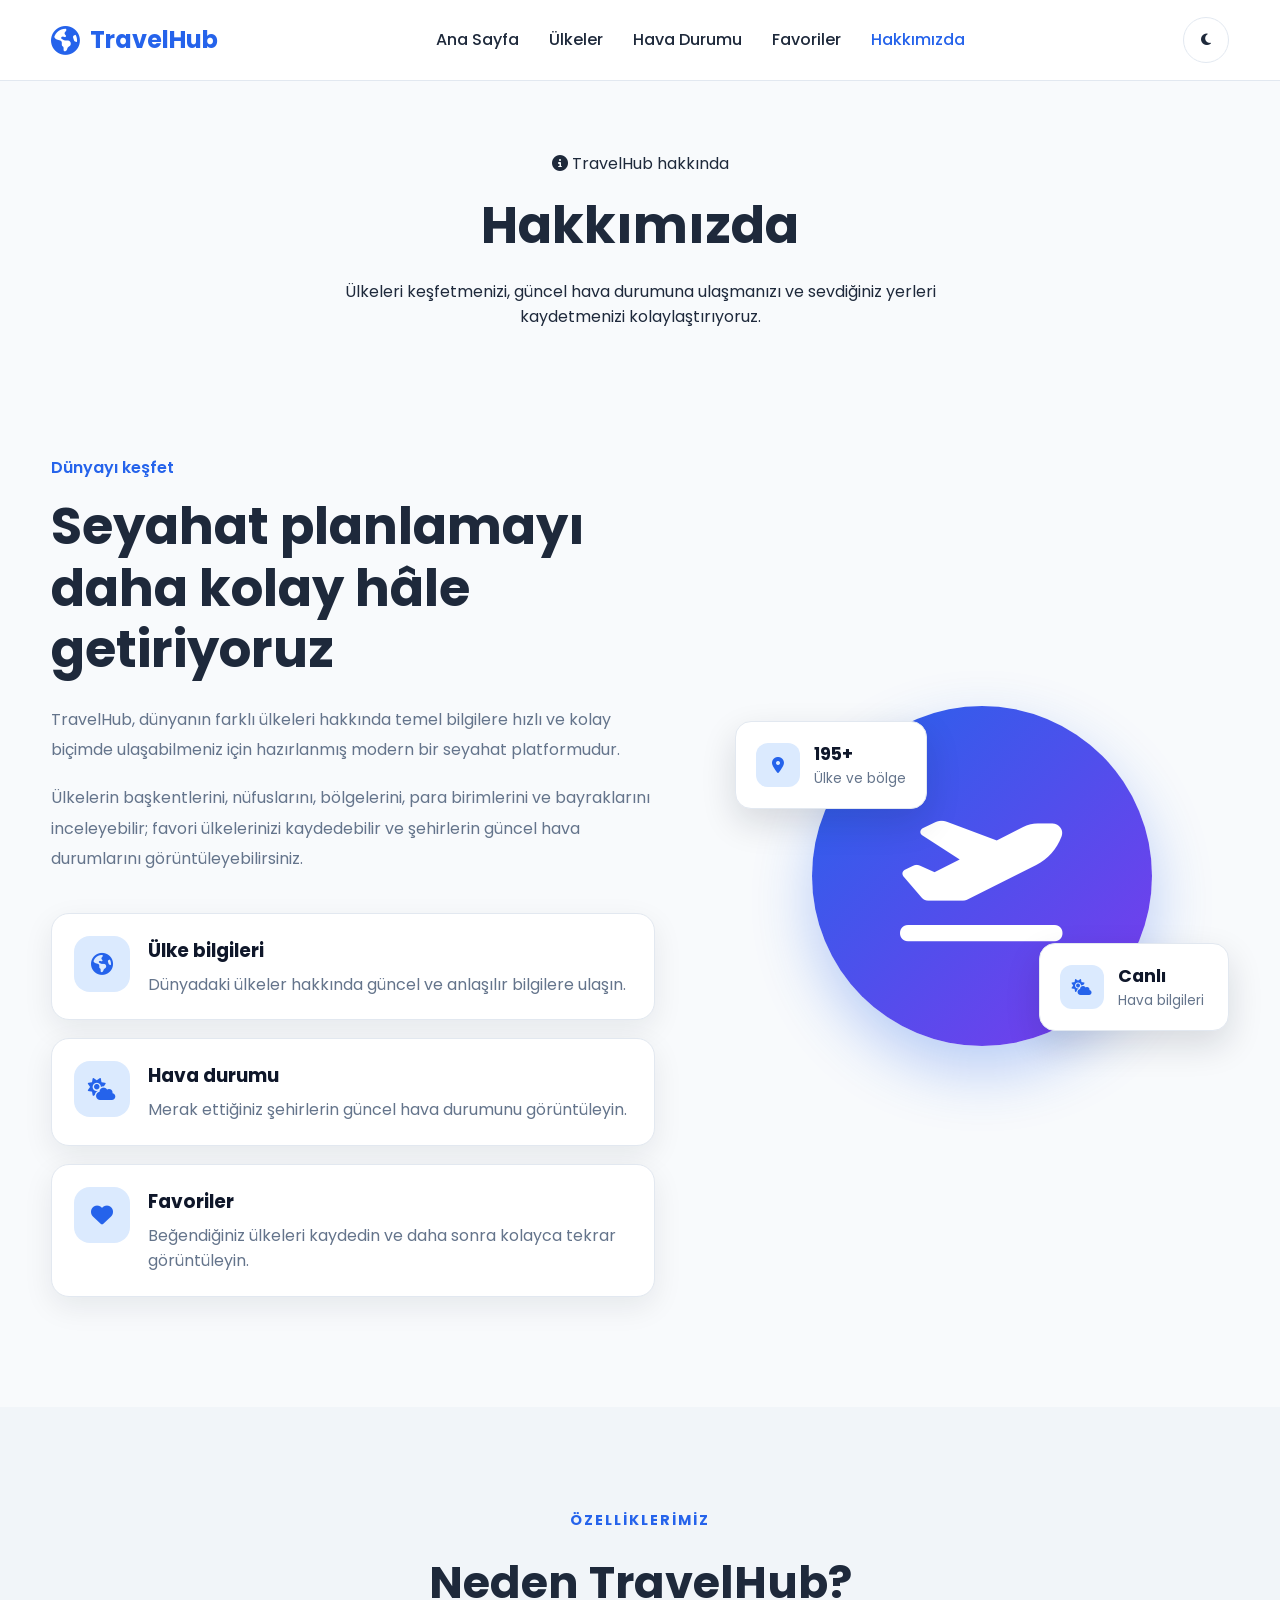
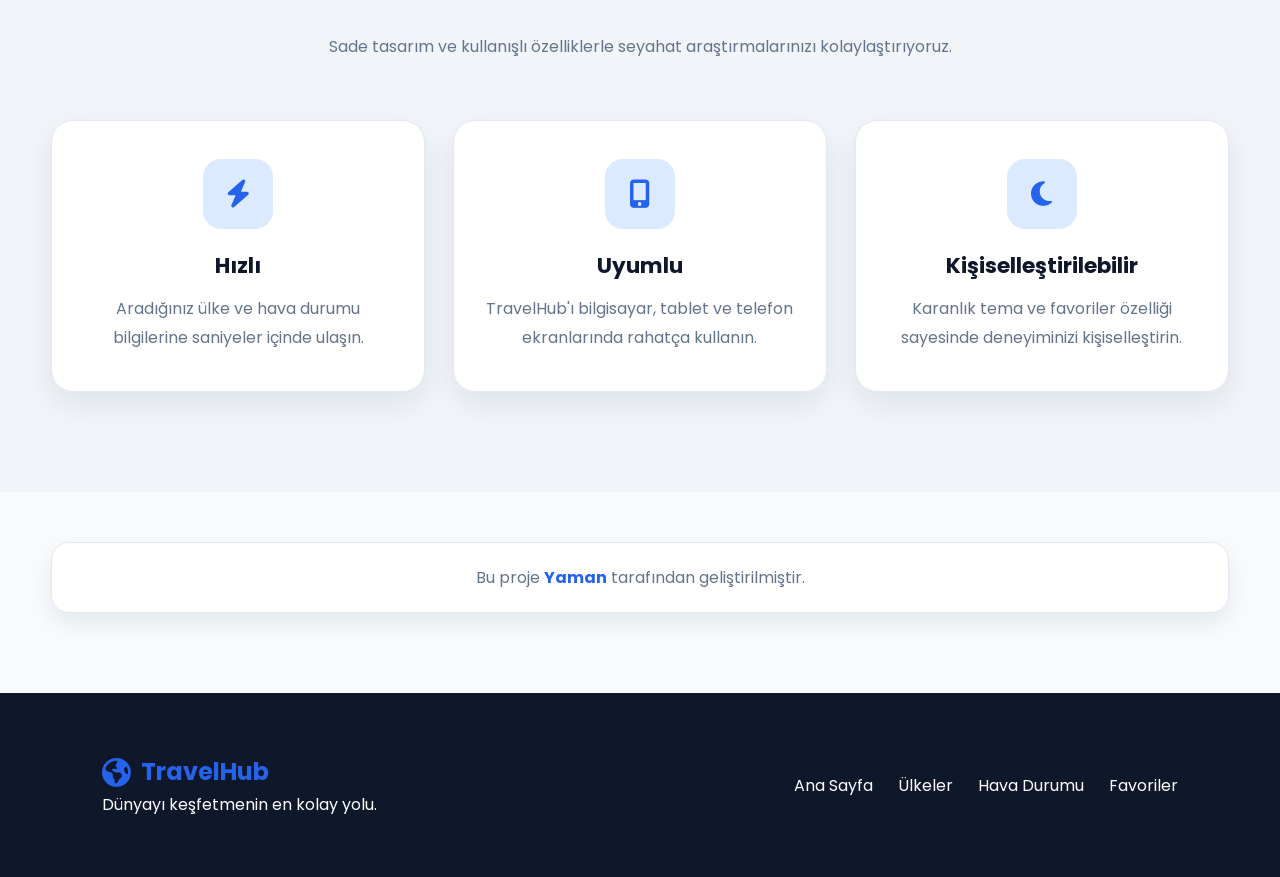
==== commit 15065d26: "Update about.html" ====
--- a/pages/about.html
+++ b/pages/about.html
@@ -179,7 +179,7 @@
                         <i class="fa-solid fa-location-dot"></i>
 
                         <div>
-                            <strong>250+</strong>
+                            <strong>195+</strong>
                             <span>Ülke ve bölge</span>
                         </div>
                     </div>
@@ -293,4 +293,4 @@
     <script src="../js/app.js"></script>
 
 </body>
-</html>+</html>
--- a/css/style.css
+++ b/css/style.css
@@ -850,8 +850,10 @@
 
 .empty-state,
 .error-state {
+    width: 100%;
+    max-width: 500px;
+    margin: 0 auto;
     text-align: center;
-    max-width: 500px;
 }
 
 .empty-state i,
@@ -1631,4 +1633,4 @@
 
 .creator-section strong{
     color:#2563eb;
-}+}
